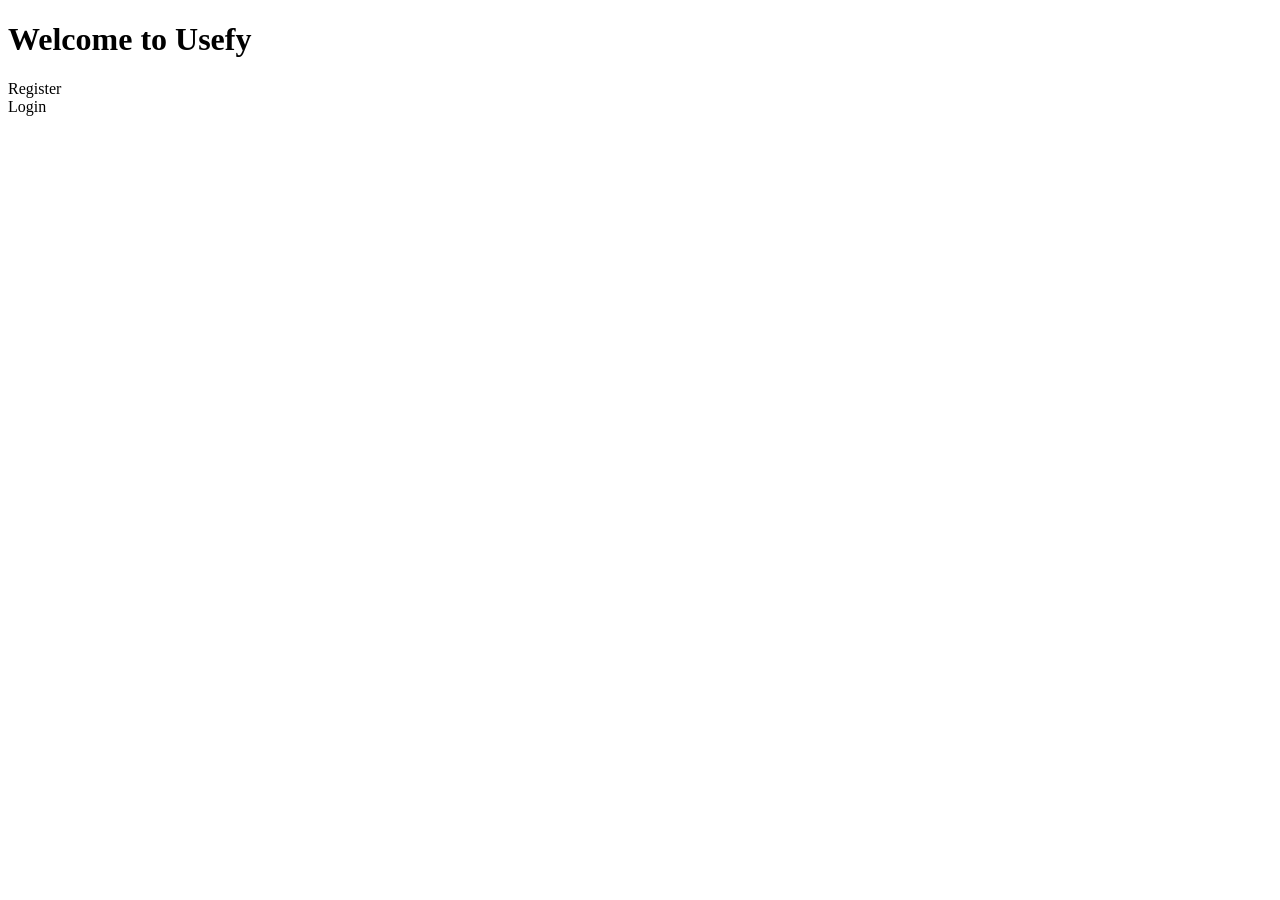
==== src/main/resources/templates/index.html @ 93872101 "Adding welcome page template: index" ====
<!DOCTYPE html>
<html xmlns:th="http://www.thymeleaf.org">
<head>
    <meta charset="UTF-8">
    <title>Usefy</title>
</head>
<body>

<h1>Welcome to Usefy</h1>

<a th:href="@{/register}">Register</a><br>
<a th:href="@{/login}">Login</a>

</body>
</html>
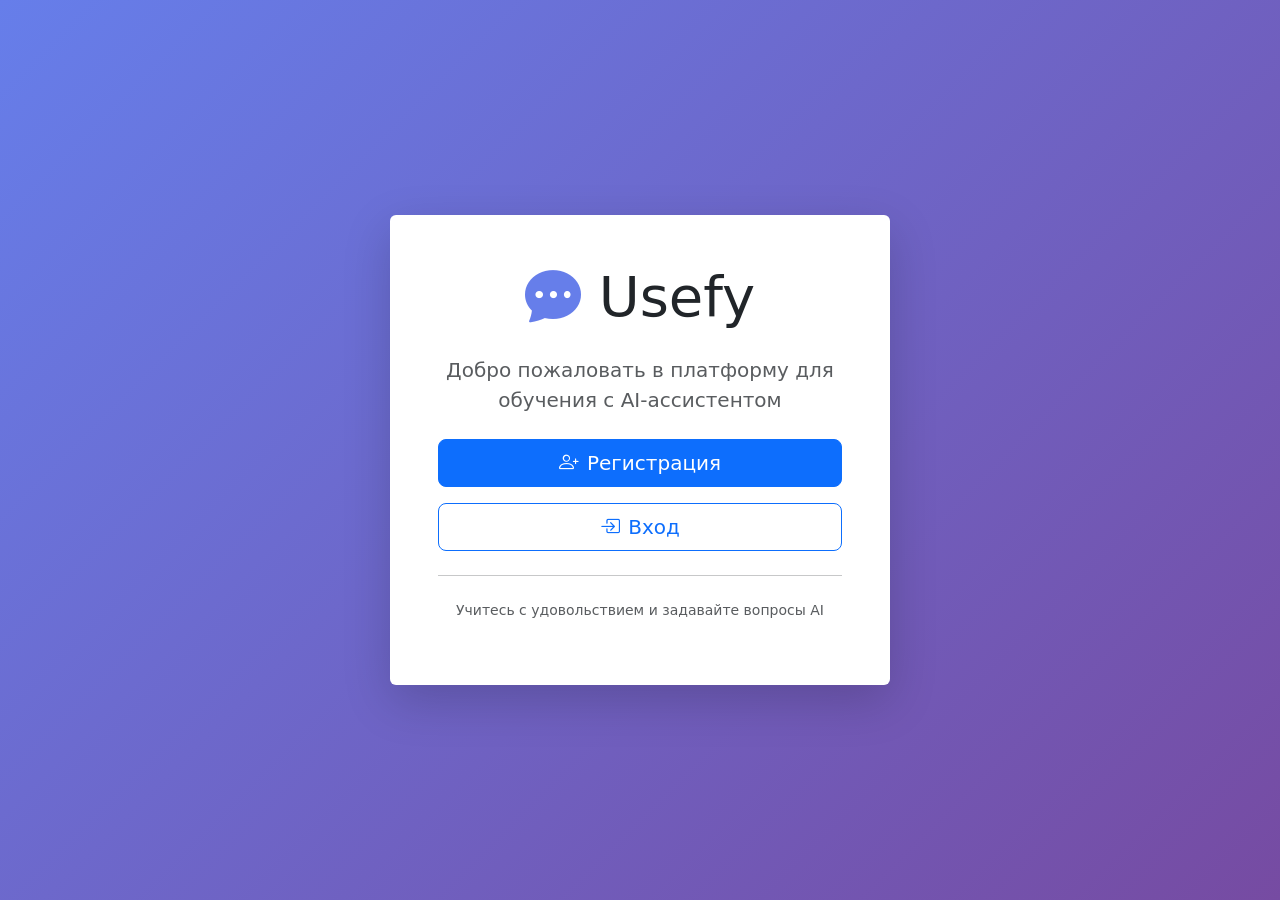
==== commit 51384fbc: "added real AI services" ====
--- a/src/main/resources/templates/index.html
+++ b/src/main/resources/templates/index.html
@@ -2,14 +2,57 @@
 <html xmlns:th="http://www.thymeleaf.org">
 <head>
     <meta charset="UTF-8">
-    <title>Usefy</title>
+    <meta name="viewport" content="width=device-width, initial-scale=1">
+    <title>Usefy - Главная</title>
+    <link href="https://cdn.jsdelivr.net/npm/bootstrap@5.3.3/dist/css/bootstrap.min.css" rel="stylesheet">
+    <link rel="stylesheet" href="https://cdn.jsdelivr.net/npm/bootstrap-icons@1.11.3/font/bootstrap-icons.min.css">
+    <style>
+        body {
+            background: linear-gradient(135deg, #667eea 0%, #764ba2 100%);
+            min-height: 100vh;
+            display: flex;
+            align-items: center;
+            justify-content: center;
+        }
+        .welcome-card {
+            max-width: 500px;
+            width: 90%;
+            animation: fadeIn 1s ease-in;
+        }
+        @keyframes fadeIn {
+            from { opacity: 0; transform: translateY(-20px); }
+            to { opacity: 1; transform: translateY(0); }
+        }
+    </style>
 </head>
 <body>
+<div class="welcome-card">
+    <div class="card shadow-lg border-0">
+        <div class="card-body p-5 text-center">
+            <h1 class="display-4 mb-4">
+                <i class="bi bi-chat-dots-fill" style="color: #667eea;"></i>
+                Usefy
+            </h1>
+            <p class="lead text-muted mb-4">Добро пожаловать в платформу для обучения с AI-ассистентом</p>
 
-<h1>Welcome to Usefy</h1>
+            <div class="d-grid gap-3">
+                <a href="/register" class="btn btn-primary btn-lg">
+                    <i class="bi bi-person-plus me-2"></i>Регистрация
+                </a>
+                <a href="/login" class="btn btn-outline-primary btn-lg">
+                    <i class="bi bi-box-arrow-in-right me-2"></i>Вход
+                </a>
+            </div>
 
-<a th:href="@{/register}">Register</a><br>
-<a th:href="@{/login}">Login</a>
+            <hr class="my-4">
 
+            <p class="text-muted small">
+                Учитесь с удовольствием и задавайте вопросы AI
+            </p>
+        </div>
+    </div>
+</div>
+
+<script src="https://cdn.jsdelivr.net/npm/bootstrap@5.3.3/dist/js/bootstrap.bundle.min.js"></script>
 </body>
-</html>
+</html>
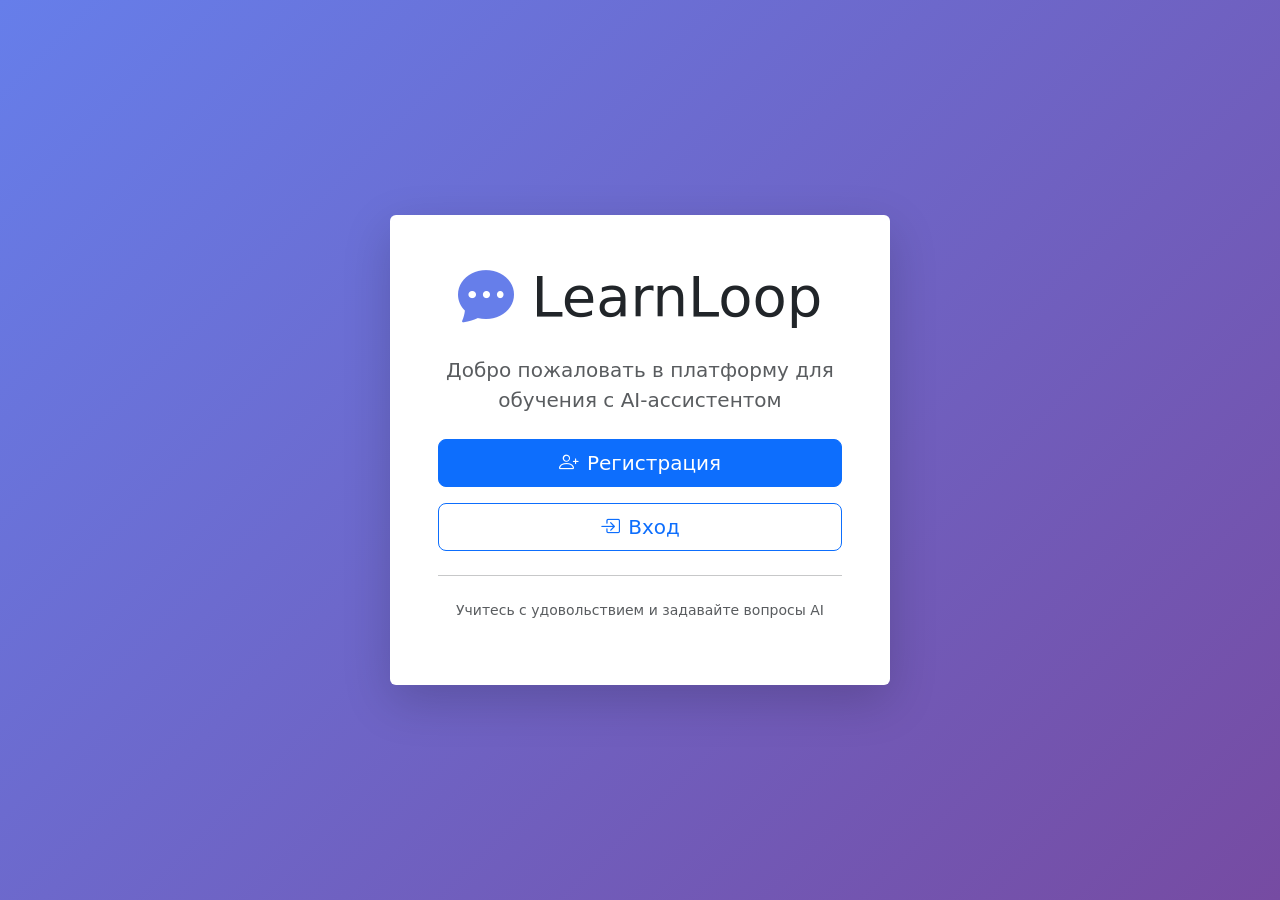
==== commit 5e091ed9: "added README.md" ====
--- a/src/main/resources/templates/index.html
+++ b/src/main/resources/templates/index.html
@@ -3,7 +3,7 @@
 <head>
     <meta charset="UTF-8">
     <meta name="viewport" content="width=device-width, initial-scale=1">
-    <title>Usefy - Главная</title>
+    <title>LearnLoop - Главная</title>
     <link href="https://cdn.jsdelivr.net/npm/bootstrap@5.3.3/dist/css/bootstrap.min.css" rel="stylesheet">
     <link rel="stylesheet" href="https://cdn.jsdelivr.net/npm/bootstrap-icons@1.11.3/font/bootstrap-icons.min.css">
     <style>
@@ -31,7 +31,7 @@
         <div class="card-body p-5 text-center">
             <h1 class="display-4 mb-4">
                 <i class="bi bi-chat-dots-fill" style="color: #667eea;"></i>
-                Usefy
+                LearnLoop
             </h1>
             <p class="lead text-muted mb-4">Добро пожаловать в платформу для обучения с AI-ассистентом</p>
 
